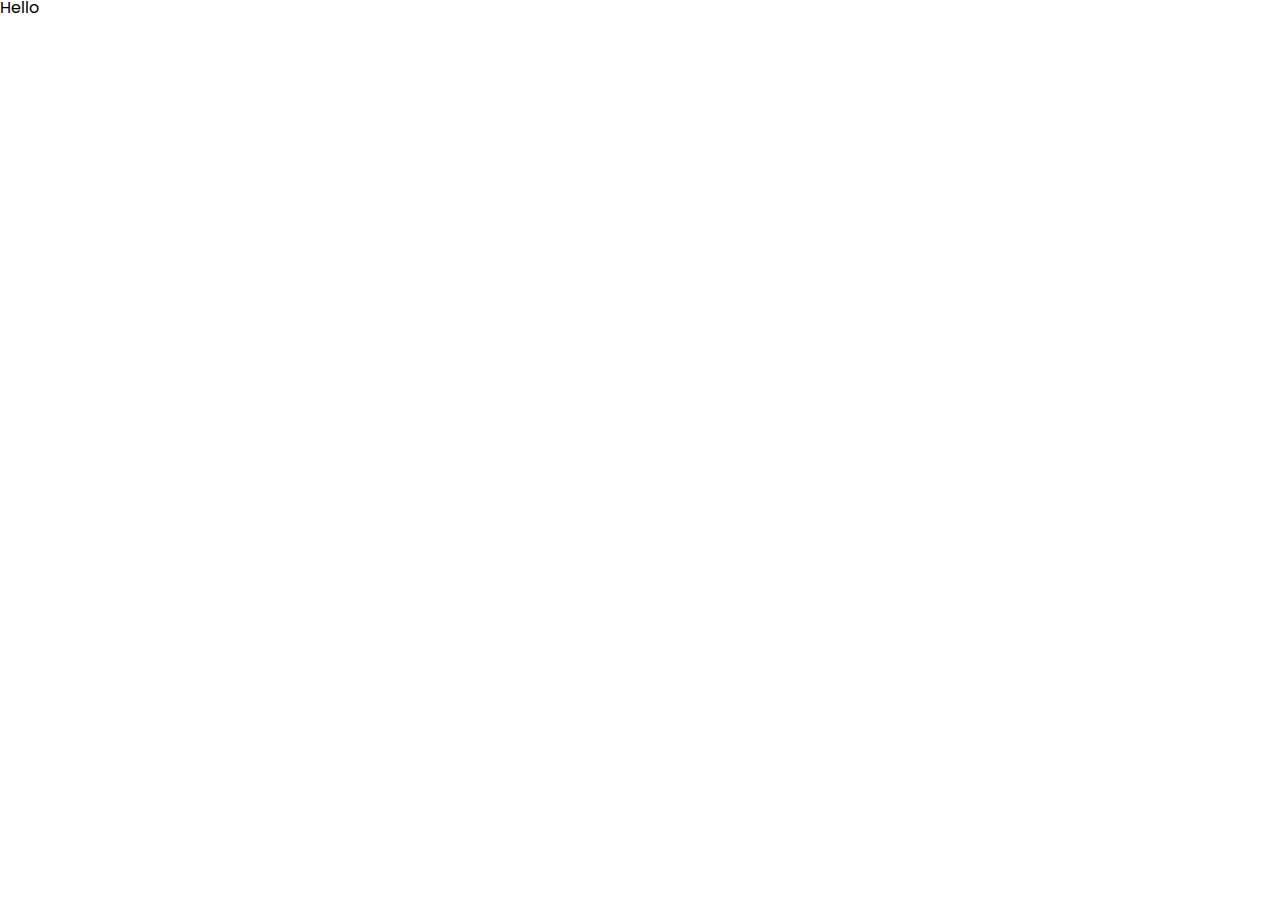
==== project-2/index.html @ 9ff420b4 "project 02" ====
<!DOCTYPE html>
<html lang="en">
    <head>
        <meta charset="UTF-8" />
        <meta http-equiv="X-UA-Compatible" content="IE=edge" />
        <meta name="viewport" content="width=device-width, initial-scale=1.0" />
        <title>Project 02</title>

        <!-- Reset css -->
        <link rel="stylesheet" href="./assets/css/reset.css" />

        <!-- Embed fonts -->
        <link rel="preconnect" href="https://fonts.googleapis.com" />
        <link rel="preconnect" href="https://fonts.gstatic.com" crossorigin />
        <link
            href="https://fonts.googleapis.com/css2?family=Poppins:ital,wght@0,400;0,500;0,600;0,700;1,400&family=Sen:wght@700&display=swap"
            rel="stylesheet"
        />

        <!-- Styles -->
        <link rel="stylesheet" href="./assets/css/style.css" />
    </head>
    <body>
        Hello
    </body>
</html>
---- project-2/assets/css/style.css ----
* {
    box-sizing: border-box;
}

:root {
    --primary-color: #0f1b4c;
}

html {
    font-size: 62.5%;
}

body {
    font-size: 1.6rem;
    font-family: "Poppins", sans-serif;
}

/* Commons */
a {
    text-decoration: none;
}
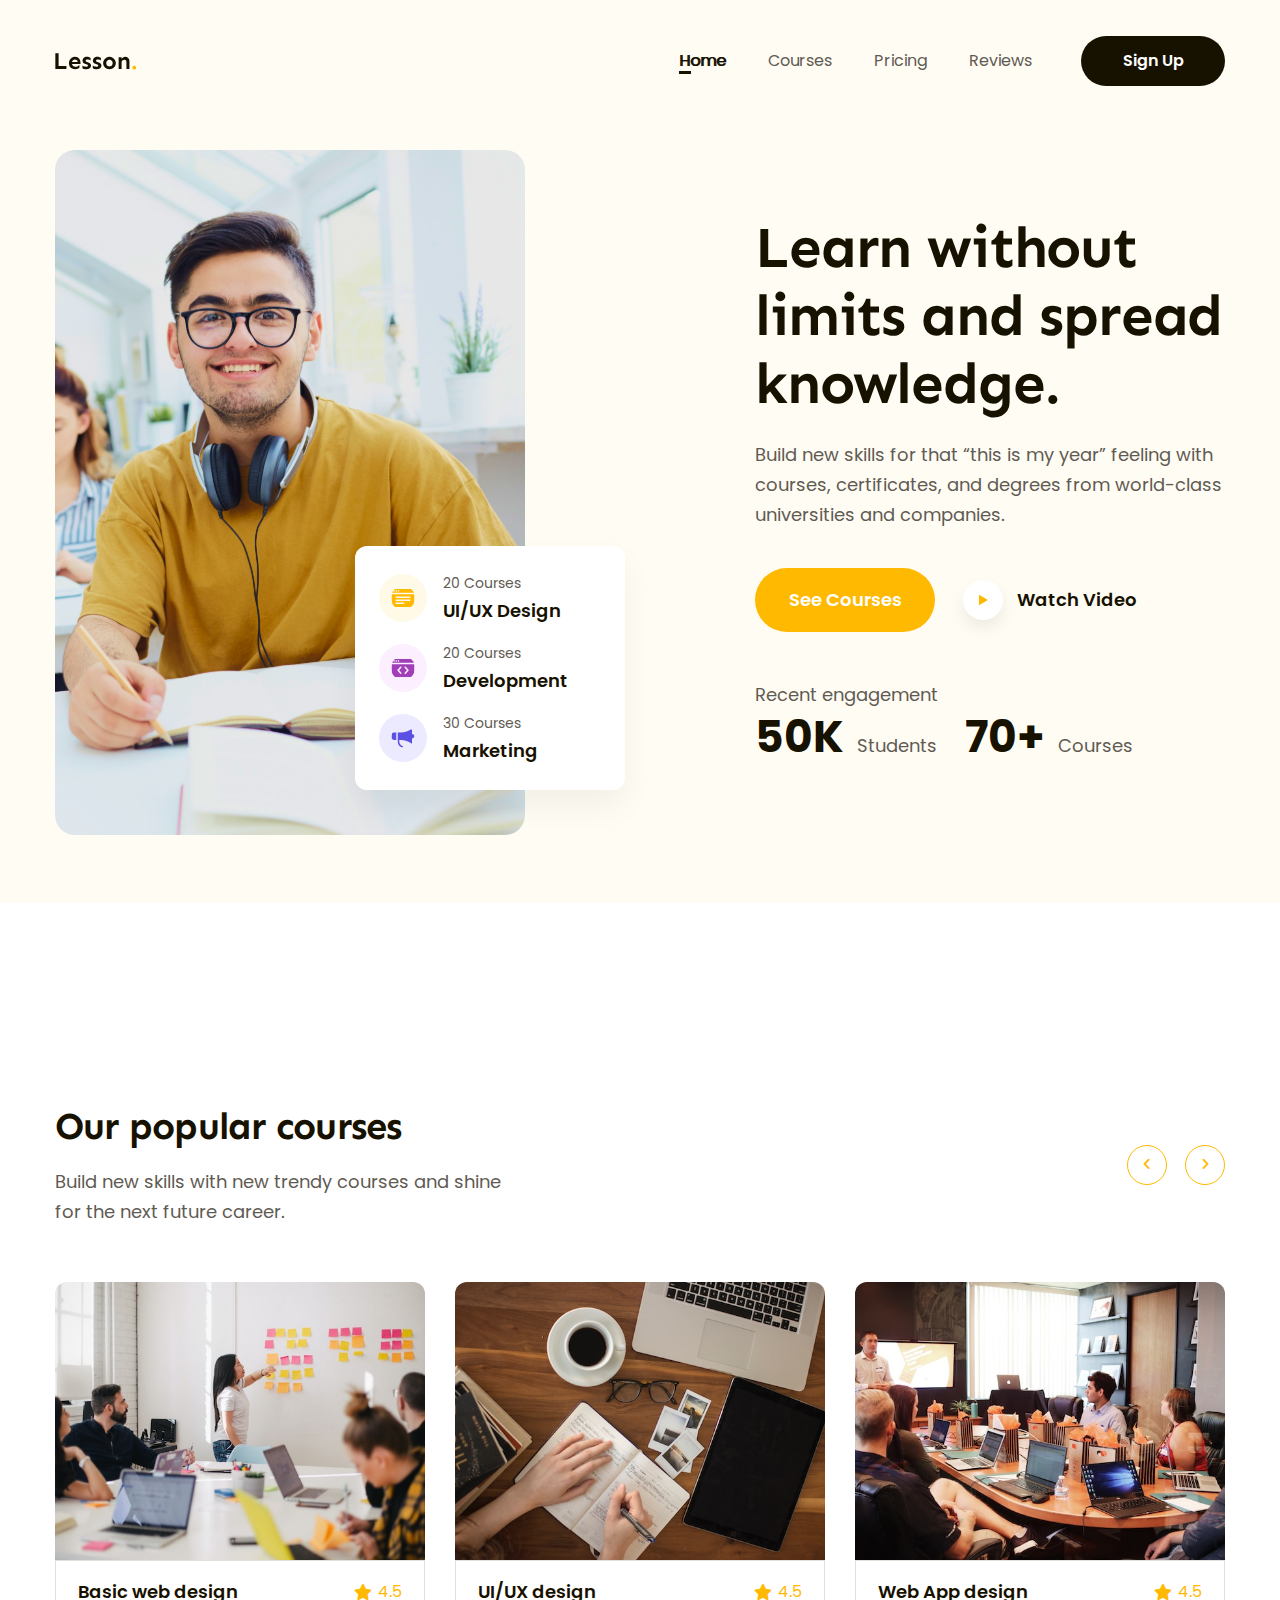
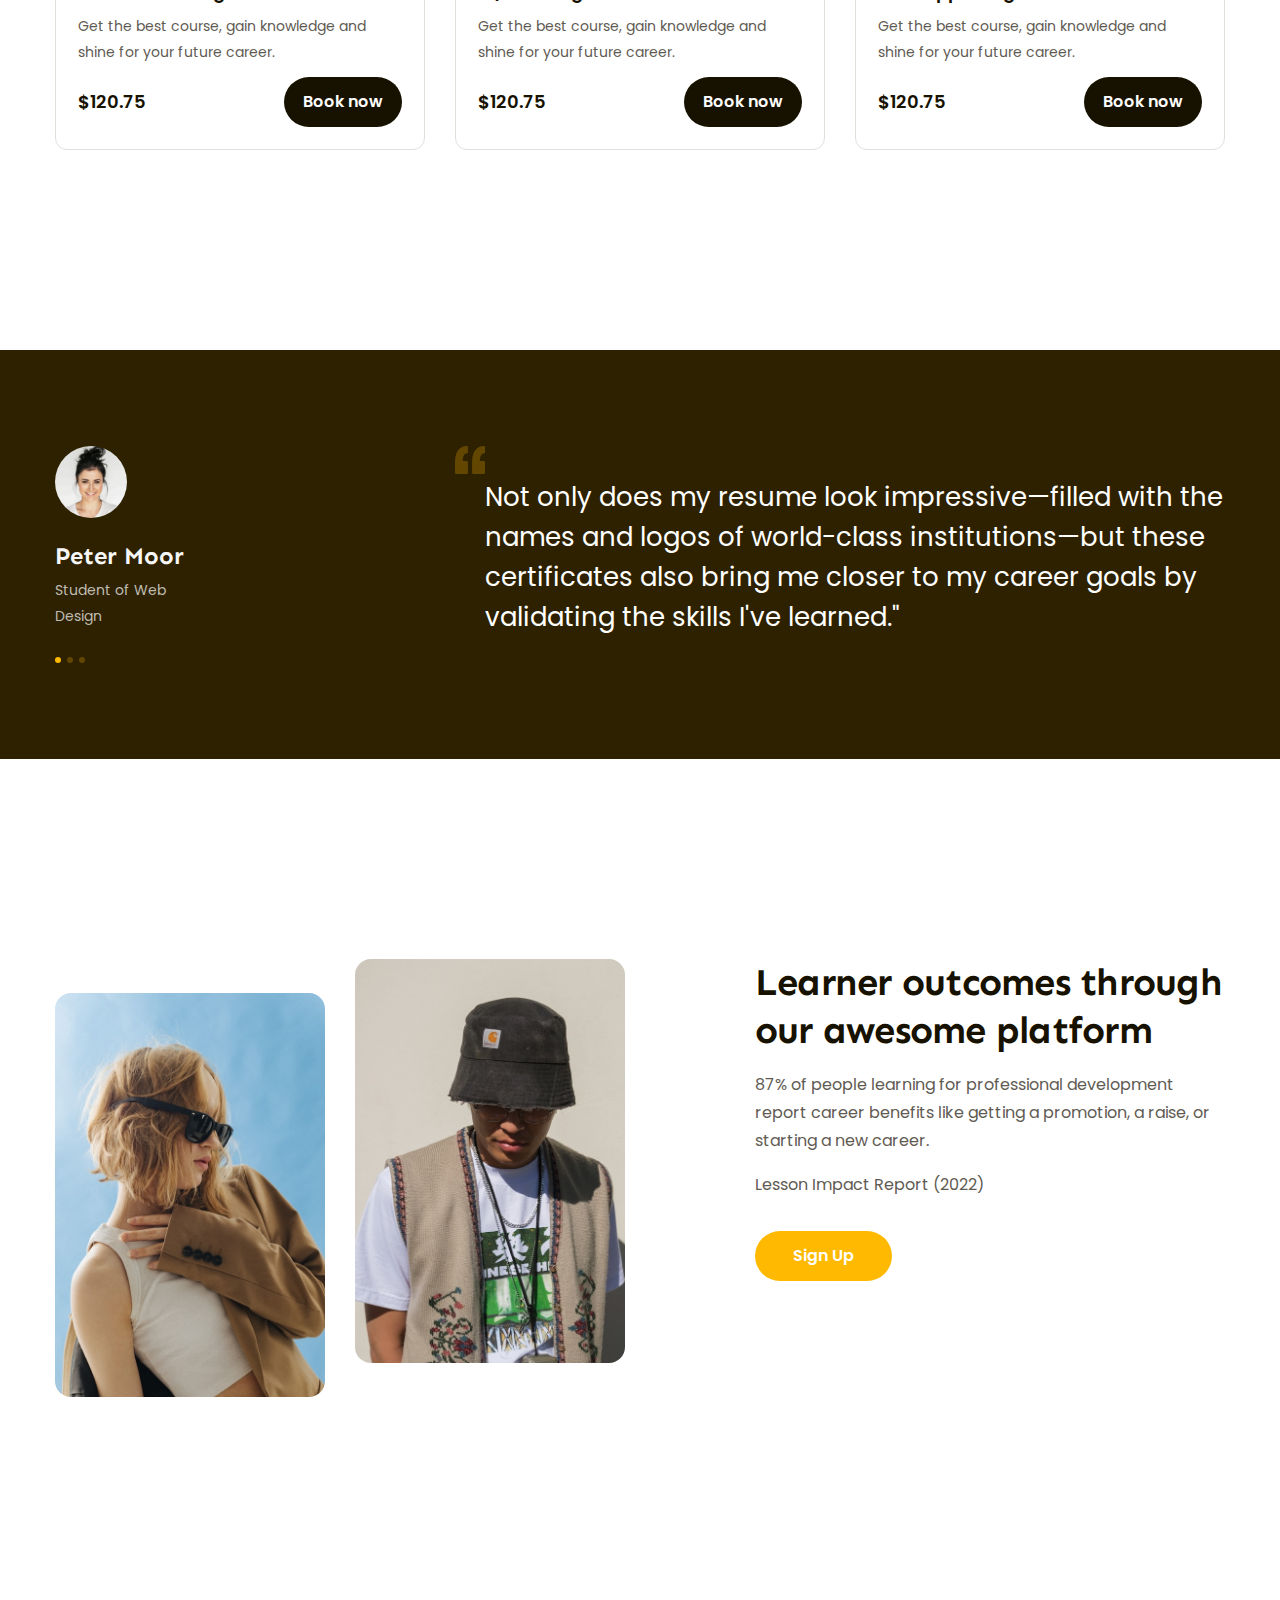
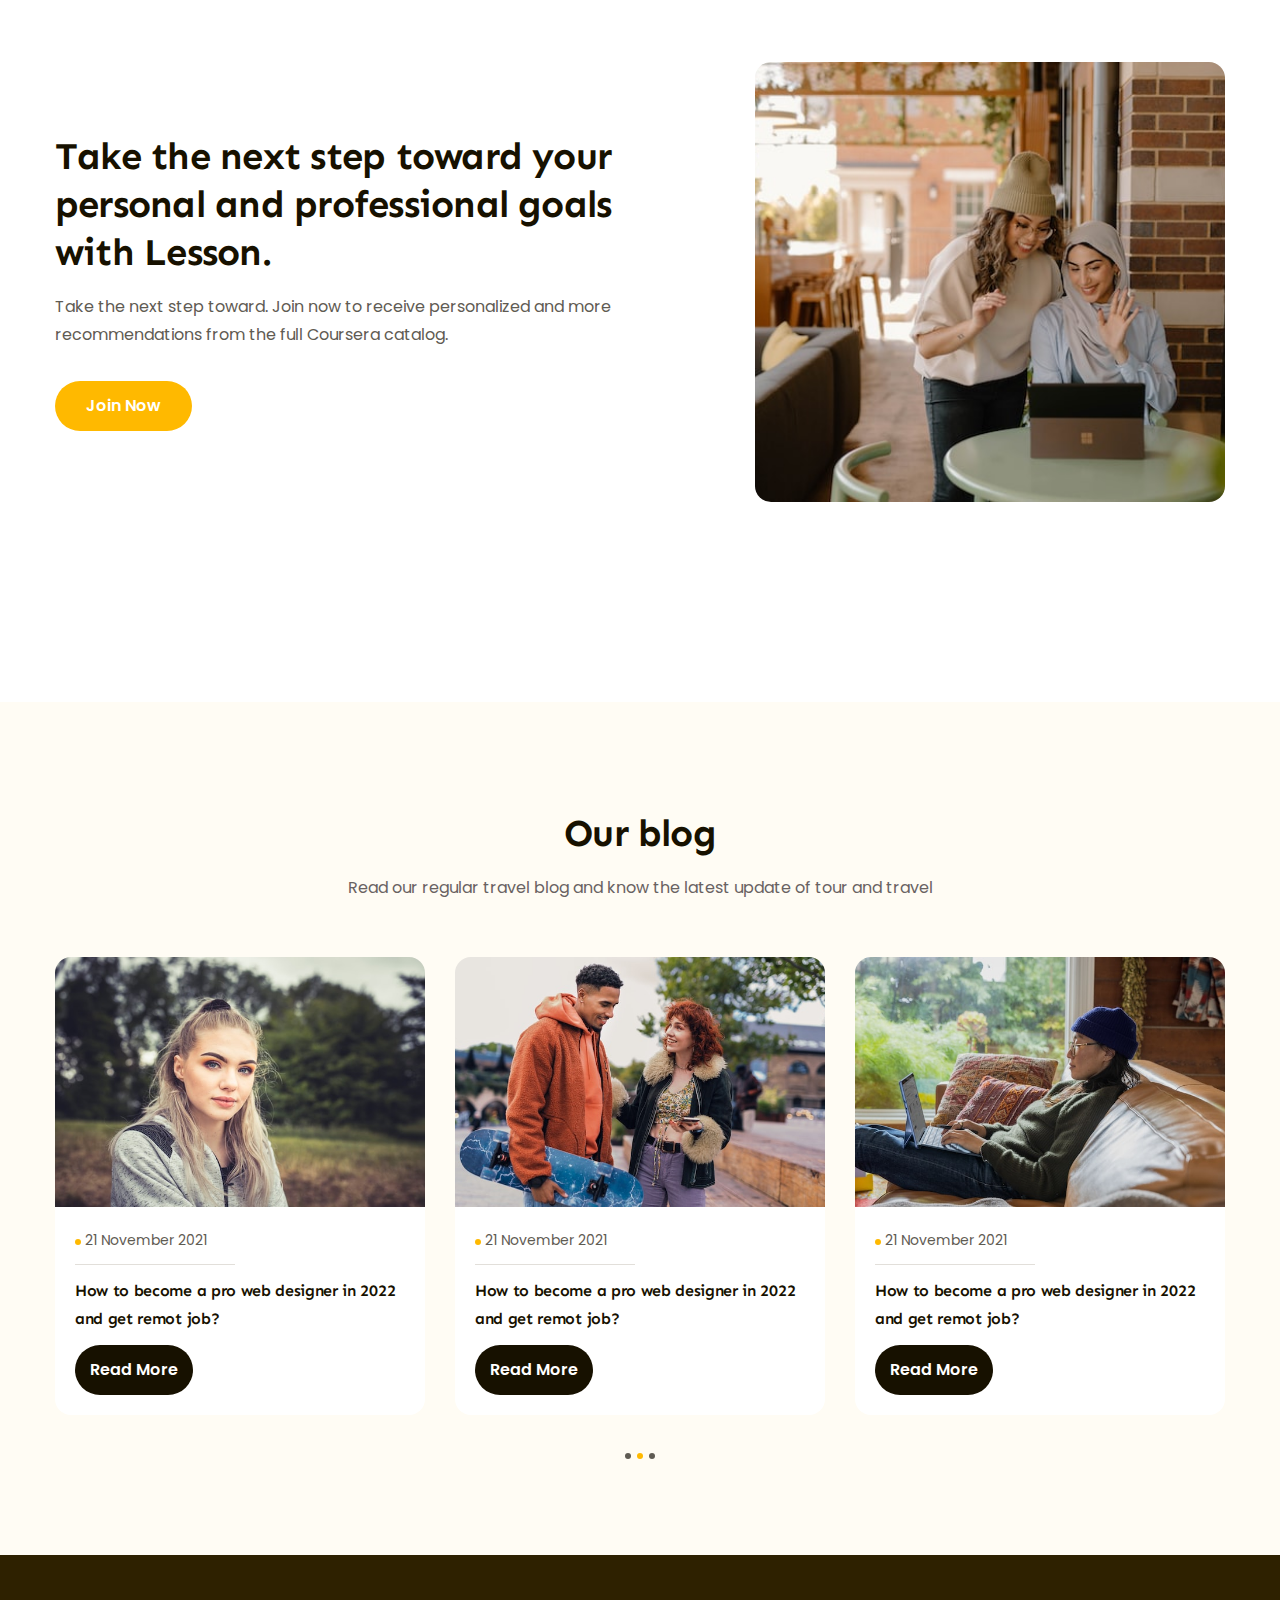
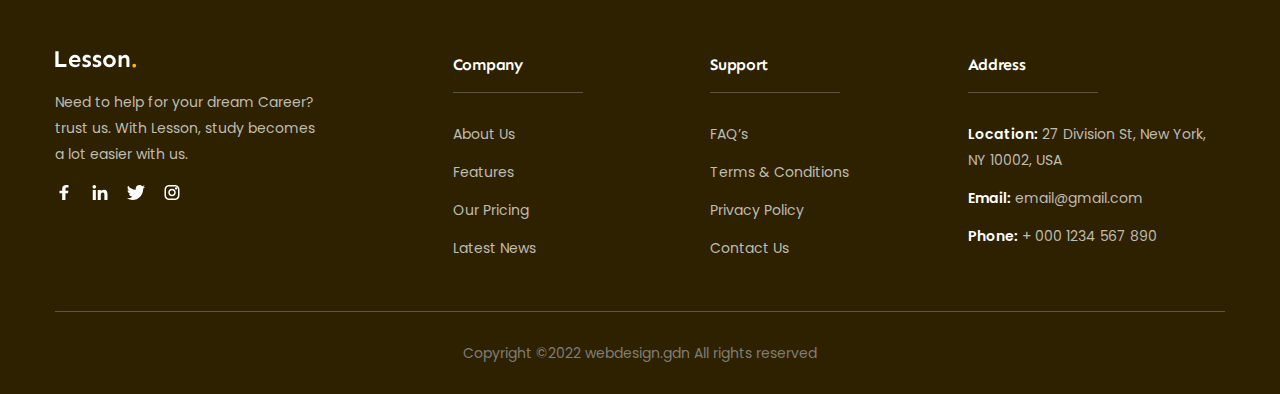
==== commit 9575c719: "project 2 done!" ====
--- a/project-2/index.html
+++ b/project-2/index.html
@@ -8,6 +8,10 @@
 
         <!-- Reset css -->
         <link rel="stylesheet" href="./assets/css/reset.css" />
+        <link
+            rel="stylesheet"
+            href="https://cdnjs.cloudflare.com/ajax/libs/font-awesome/6.2.1/css/all.min.css"
+        />
 
         <!-- Embed fonts -->
         <link rel="preconnect" href="https://fonts.googleapis.com" />
@@ -21,6 +25,471 @@
         <link rel="stylesheet" href="./assets/css/style.css" />
     </head>
     <body>
-        Hello
+        <main class="main">
+            <!-- header -->
+            <header class="header fixed">
+                <div class="main-content">
+                    <div class="body">
+                        <!-- logo -->
+                        <img src="./assets/img/logo.svg" alt="Lesson." class="logo" />
+
+                        <!-- nav -->
+                        <nav class="nav">
+                            <ul>
+                                <li>
+                                    <a href="#!" class="active">Home</a>
+                                </li>
+                                <li>
+                                    <a href="#!">Courses</a>
+                                </li>
+                                <li>
+                                    <a href="#!">Pricing</a>
+                                </li>
+                                <li>
+                                    <a href="#!">Reviews</a>
+                                </li>
+                            </ul>
+                        </nav>
+
+                        <!-- actions -->
+                        <div class="action">
+                            <a href="#" class="btn">Sign Up</a>
+                        </div>
+                    </div>
+                </div>
+            </header>
+
+            <!-- hero -->
+            <div class="hero">
+                <div class="main-content">
+                    <div class="body">
+                        <div class="left">
+                            <img src="./assets/img/guy-lesson.svg" alt="guy-lesson" />
+                            <div class="summary">
+                                <ul>
+                                    <li class="item">
+                                        <div class="icon yellow">
+                                            <img
+                                                src="./assets/img/Orion_page.svg"
+                                                alt=""
+                                            />
+                                        </div>
+                                        <div class="block">
+                                            <p class="label">20 Courses</p>
+                                            <p class="title">UI/UX Design</p>
+                                        </div>
+                                    </li>
+                                    <li class="item">
+                                        <div class="icon purple">
+                                            <img
+                                                src="./assets/img/Orion_code-window.svg"
+                                                alt=""
+                                            />
+                                        </div>
+                                        <div class="block">
+                                            <p class="label">20 Courses</p>
+                                            <p class="title">Development</p>
+                                        </div>
+                                    </li>
+                                    <li class="item">
+                                        <div class="icon blue">
+                                            <img
+                                                src="./assets/img/Orion_megaphone.svg"
+                                                alt=""
+                                            />
+                                        </div>
+                                        <div class="block">
+                                            <p class="label">30 Courses</p>
+                                            <p class="title">Marketing</p>
+                                        </div>
+                                    </li>
+                                </ul>
+                            </div>
+                        </div>
+                        <div class="right">
+                            <div class="info">
+                                <h1 class="heading lv1">
+                                    Learn without limits and spread knowledge.
+                                </h1>
+                                <p class="desc">
+                                    Build new skills for that “this is my year” feeling
+                                    with courses, certificates, and degrees from
+                                    world-class universities and companies.
+                                </p>
+                                <div class="actions">
+                                    <a href="#!" class="btn">See Courses</a>
+                                    <div class="watch-video">
+                                        <div class="icon">
+                                            <img src="./assets/img/play.svg" alt="" />
+                                        </div>
+                                        Watch Video
+                                    </div>
+                                </div>
+                                <p class="desc">Recent engagement</p>
+                                <div class="stats">
+                                    <div class="stat">
+                                        <strong>50K</strong>
+                                        Students
+                                    </div>
+                                    <div class="stat">
+                                        <strong>70+</strong>
+                                        Courses
+                                    </div>
+                                </div>
+                            </div>
+                        </div>
+                    </div>
+                </div>
+            </div>
+
+            <!-- popular -->
+            <div class="popular">
+                <div class="main-content">
+                    <div class="top">
+                        <div class="info">
+                            <h2 class="heading lv2">Our popular courses</h2>
+                            <p class="desc">
+                                Build new skills with new trendy courses and shine for the
+                                next future career.
+                            </p>
+                        </div>
+                        <div class="arrows">
+                            <button class="arrow">
+                                <i class="fa-solid fa-angle-left"></i>
+                            </button>
+                            <button class="arrow">
+                                <i class="fa-solid fa-angle-right"></i>
+                            </button>
+                        </div>
+                    </div>
+                    <div class="courses">
+                        <div class="course">
+                            <a href="#1" class="thumb">
+                                <img
+                                    src="./assets/img/course-1.jpg"
+                                    alt="Basic web design"
+                                />
+                            </a>
+                            <div class="body">
+                                <div class="head">
+                                    <h3 class="title">
+                                        <a href="#!" class="line-clamp"
+                                            >Basic web design</a
+                                        >
+                                    </h3>
+                                    <div class="rating">
+                                        <i class="fa-solid fa-star"></i>
+                                        4.5
+                                    </div>
+                                </div>
+                                <p class="desc">
+                                    Get the best course, gain knowledge and shine for your
+                                    future career.
+                                </p>
+                                <div class="foot">
+                                    <p class="price">$120.75</p>
+                                    <a href="#!" class="btn">Book now</a>
+                                </div>
+                            </div>
+                        </div>
+                        <div class="course">
+                            <a href="#1" class="thumb">
+                                <img src="./assets/img/course-2.jpg" alt="UI/UX design" />
+                            </a>
+                            <div class="body">
+                                <div class="head">
+                                    <h3 class="title">
+                                        <a href="#!" class="line-clamp">UI/UX design</a>
+                                    </h3>
+                                    <div class="rating">
+                                        <i class="fa-solid fa-star"></i>
+                                        4.5
+                                    </div>
+                                </div>
+                                <p class="desc">
+                                    Get the best course, gain knowledge and shine for your
+                                    future career.
+                                </p>
+                                <div class="foot">
+                                    <p class="price">$120.75</p>
+                                    <a href="#!" class="btn">Book now</a>
+                                </div>
+                            </div>
+                        </div>
+                        <div class="course">
+                            <a href="#1" class="thumb">
+                                <img
+                                    src="./assets/img/course-3.jpg"
+                                    alt="Web App design"
+                                />
+                            </a>
+                            <div class="body">
+                                <div class="head">
+                                    <h3 class="title">
+                                        <a href="#!" class="line-clamp">Web App design</a>
+                                    </h3>
+                                    <div class="rating">
+                                        <i class="fa-solid fa-star"></i>
+                                        4.5
+                                    </div>
+                                </div>
+                                <p class="desc">
+                                    Get the best course, gain knowledge and shine for your
+                                    future career.
+                                </p>
+                                <div class="foot">
+                                    <p class="price">$120.75</p>
+                                    <a href="#!" class="btn">Book now</a>
+                                </div>
+                            </div>
+                        </div>
+                    </div>
+                </div>
+            </div>
+
+            <!-- feedback -->
+            <div class="feedback">
+                <div class="main-content">
+                    <div class="body">
+                        <div class="info">
+                            <img
+                                src="./assets/img/feedback-avatar-1.jpg"
+                                class="avatar"
+                                alt="Peter Moor"
+                            />
+                            <h3 class="name">Peter Moor</h3>
+                            <p class="desc">Student of Web Design</p>
+                            <div class="dots">
+                                <span class="dot active"></span>
+                                <span class="dot"></span>
+                                <span class="dot"></span>
+                            </div>
+                        </div>
+                        <div class="content">
+                            <img
+                                src="./assets/img/open-quotes.svg"
+                                class="open-quotes"
+                                alt=""
+                            />
+                            <blockquote>
+                                Not only does my resume look impressive—filled with the
+                                names and logos of world-class institutions—but these
+                                certificates also bring me closer to my career goals by
+                                validating the skills I've learned."
+                            </blockquote>
+                        </div>
+                    </div>
+                </div>
+            </div>
+
+            <!-- feature -->
+            <div class="feature">
+                <div class="main-content">
+                    <div class="body">
+                        <div class="images">
+                            <img src="./assets/img/feature-1.jpg" alt="" />
+                            <img src="./assets/img/feature-2.jpg" alt="" />
+                        </div>
+                        <div class="content">
+                            <h2 class="heading lv2">
+                                Learner outcomes through our awesome platform
+                            </h2>
+                            <p class="desc">
+                                87% of people learning for professional development report
+                                career benefits like getting a promotion, a raise, or
+                                starting a new career.
+                            </p>
+                            <p class="desc">Lesson Impact Report (2022)</p>
+                            <a href="#!" class="btn">Sign Up</a>
+                        </div>
+                    </div>
+                </div>
+            </div>
+
+            <!-- feature 2 -->
+            <div class="feature feature-2">
+                <div class="main-content">
+                    <div class="body">
+                        <div class="content">
+                            <h2 class="heading lv2">
+                                Take the next step toward your personal and professional
+                                goals with Lesson.
+                            </h2>
+                            <p class="desc">
+                                Take the next step toward. Join now to receive
+                                personalized and more recommendations from the full
+                                Coursera catalog.
+                            </p>
+                            <a href="#!" class="btn">Join Now</a>
+                        </div>
+                        <div class="images">
+                            <img src="./assets/img/feature-3.jpg" alt="" />
+                        </div>
+                    </div>
+                </div>
+            </div>
+
+            <!-- blog -->
+            <div class="blog">
+                <div class="main-content">
+                    <div class="head">
+                        <h2 class="heading lv2">Our blog</h2>
+                        <p class="desc">
+                            Read our regular travel blog and know the latest update of
+                            tour and travel
+                        </p>
+                    </div>
+                    <div class="body">
+                        <div class="card">
+                            <a href="#1" class="thumb">
+                                <img src="./assets/img/blog-1.jpg" alt="" />
+                            </a>
+                            <div class="content">
+                                <p class="date">21 November 2021</p>
+                                <h3 class="heading lv3">
+                                    How to become a pro web designer in 2022 and get remot
+                                    job?
+                                </h3>
+                                <a href="#1" class="btn">Read More</a>
+                            </div>
+                        </div>
+                        <div class="card">
+                            <a href="#1" class="thumb">
+                                <img src="./assets/img/blog-2.jpg" alt="" />
+                            </a>
+                            <div class="content">
+                                <p class="date">21 November 2021</p>
+                                <h3 class="heading lv3">
+                                    How to become a pro web designer in 2022 and get remot
+                                    job?
+                                </h3>
+                                <a href="#1" class="btn">Read More</a>
+                            </div>
+                        </div>
+                        <div class="card">
+                            <a href="#1" class="thumb">
+                                <img src="./assets/img/blog-3.jpg" alt="" />
+                            </a>
+                            <div class="content">
+                                <p class="date">21 November 2021</p>
+                                <h3 class="heading lv3">
+                                    How to become a pro web designer in 2022 and get remot
+                                    job?
+                                </h3>
+                                <a href="#1" class="btn">Read More</a>
+                            </div>
+                        </div>
+                    </div>
+                    <div class="dots">
+                        <span class="dot"></span>
+                        <span class="dot active"></span>
+                        <span class="dot"></span>
+                    </div>
+                </div>
+            </div>
+
+            <!-- footer -->
+            <footer class="footer">
+                <div class="main-content">
+                    <div class="row">
+                        <div class="column">
+                            <img src="./assets/img/logo-white.svg" alt="Lesson." />
+                            <p class="desc">
+                                Need to help for your dream Career? trust us. With Lesson,
+                                study becomes a lot easier with us.
+                            </p>
+                            <div class="socials">
+                                <a href="#1">
+                                    <img
+                                        src="./assets/img/facebook.svg"
+                                        class="icon"
+                                        alt="facebook"
+                                    />
+                                </a>
+                                <a href="#1">
+                                    <img
+                                        src="./assets/img/linkedin.svg"
+                                        class="icon"
+                                        alt="linkedin"
+                                    />
+                                </a>
+                                <a href="#1">
+                                    <img
+                                        src="./assets/img/twitter.svg"
+                                        class="icon"
+                                        alt="twitter"
+                                    />
+                                </a>
+                                <a href="#1">
+                                    <img
+                                        src="./assets/img/instagram.svg"
+                                        class="icon"
+                                        alt="instagram"
+                                    />
+                                </a>
+                            </div>
+                        </div>
+                        <div class="column">
+                            <h3 class="heading lv3 title">Company</h3>
+                            <ul class="list">
+                                <li>
+                                    <a href="#1">About Us</a>
+                                </li>
+                                <li>
+                                    <a href="#1">Features</a>
+                                </li>
+                                <li>
+                                    <a href="#1">Our Pricing</a>
+                                </li>
+                                <li>
+                                    <a href="#1">Latest News</a>
+                                </li>
+                            </ul>
+                        </div>
+                        <div class="column">
+                            <h3 class="heading lv3 title">Support</h3>
+                            <ul class="list">
+                                <li>
+                                    <a href="#1">FAQ’s</a>
+                                </li>
+                                <li>
+                                    <a href="#1">Terms & Conditions</a>
+                                </li>
+                                <li>
+                                    <a href="#1">Privacy Policy</a>
+                                </li>
+                                <li>
+                                    <a href="#1">Contact Us</a>
+                                </li>
+                            </ul>
+                        </div>
+                        <div class="column">
+                            <h3 class="heading lv3 title">Address</h3>
+                            <ul class="list">
+                                <li>
+                                    <a href="#1"
+                                        ><strong>Location:</strong> 27 Division St, New
+                                        York, NY 10002, USA</a
+                                    >
+                                </li>
+                                <li>
+                                    <a href="#1"
+                                        ><strong>Email:</strong> email@gmail.com</a
+                                    >
+                                </li>
+                                <li>
+                                    <a href="#1"
+                                        ><strong>Phone:</strong> + 000 1234 567 890</a
+                                    >
+                                </li>
+                            </ul>
+                        </div>
+                    </div>
+                    <div class="copyright">
+                        Copyright ©2022 webdesign.gdn All rights reserved
+                    </div>
+                </div>
+            </footer>
+        </main>
     </body>
 </html>
--- a/project-2/assets/css/style.css
+++ b/project-2/assets/css/style.css
@@ -18,4 +18,730 @@
 /* Commons */
 a {
     text-decoration: none;
-}+    color: #171100;
+}
+
+.line-clamp {
+    display: -webkit-box;
+    -webkit-box-orient: vertical;
+    -webkit-line-clamp: var(--line-clamp, 1);
+    overflow: hidden;
+}
+
+.main-content {
+    margin: 0 auto;
+    width: 1170px;
+    max-width: calc(100vw - 48px);
+}
+
+.main {
+    position: relative;
+}
+
+.btn {
+    height: 50px;
+    border-radius: 999px;
+    font-weight: 600;
+    font-size: 1.6rem;
+    line-height: 1.75;
+    display: flex;
+    align-items: center;
+    justify-content: center;
+    min-width: 118px;
+    color: #ffffff;
+    background-color: #171100;
+    padding: 0 12px;
+}
+
+.btn:hover {
+    opacity: 0.9;
+}
+
+.heading {
+    font-family: "Sen";
+    letter-spacing: -0.02em;
+    color: #171100;
+    font-weight: 700;
+}
+
+.heading.lv1 {
+    font-size: 5.8rem;
+    line-height: 1.17;
+}
+
+.heading.lv2 {
+    font-size: 3.8rem;
+    line-height: 1.26;
+}
+
+.heading.lv3 {
+    font-weight: 600;
+    font-size: 1.6rem;
+    line-height: 1.75;
+}
+
+/* header */
+.header {
+    padding-top: 36px;
+    padding-bottom: 12px;
+    background-color: #fffcf4;
+}
+
+.header.fixed {
+    position: sticky;
+    top: -24px;
+    z-index: 1;
+}
+
+.header .body {
+    display: flex;
+    height: 50px;
+    align-items: center;
+}
+
+.header .nav {
+    margin-left: auto;
+}
+
+.nav ul {
+    display: flex;
+}
+
+.nav a {
+    position: relative;
+    font-weight: 400;
+    font-size: 1.6rem;
+    color: #5f5b53;
+    padding: 8px 21px;
+}
+
+.nav a:hover,
+.nav a.active {
+    text-shadow: 1px 0 0 currentColor;
+    color: #171100;
+}
+
+.nav a.active::after {
+    content: "";
+    position: absolute;
+    bottom: 6px;
+    left: 21px;
+    display: block;
+    width: 12px;
+    border-bottom: 3px solid #171100;
+}
+
+.header .action .btn {
+    margin-left: 28px;
+    min-width: 144px;
+}
+
+.hero {
+    padding: 52px 0 65px;
+    background-color: #fffcf4;
+}
+
+.hero .body {
+    display: flex;
+}
+
+.hero .left {
+    width: 470px;
+    position: relative;
+}
+
+.hero .left img {
+    width: 100%;
+    border-radius: 12px;
+}
+
+.hero .summary {
+    width: 270px;
+    position: absolute;
+    right: -100px;
+    bottom: 48px;
+    background: #ffffff;
+    box-shadow: 0px 16px 32px rgba(0, 0, 0, 0.05);
+    border-radius: 12px;
+    padding: 24px;
+}
+
+.hero .summary .item {
+    display: flex;
+    column-gap: 16px;
+    align-items: center;
+}
+
+.hero .summary .item + .item {
+    margin-top: 14px;
+}
+
+.hero .summary .icon {
+    width: 48px;
+    height: 48px;
+    border-radius: 50%;
+    display: flex;
+    align-items: center;
+    justify-content: center;
+}
+
+.hero .summary .icon.yellow {
+    background-color: #fff9e8;
+}
+.hero .summary .icon.purple {
+    background-color: #fcefff;
+}
+.hero .summary .icon.blue {
+    background-color: #ebeaff;
+}
+
+.hero .summary .icon img {
+    width: 24px;
+    height: 24px;
+}
+
+.hero .summary .label {
+    font-weight: 400;
+    font-size: 1.4rem;
+    line-height: 1.86;
+    color: #5f5b53;
+}
+
+.hero .summary .title {
+    font-weight: 600;
+    font-size: 1.8rem;
+    line-height: 1.67;
+    color: #171100;
+}
+
+.hero .right {
+    flex: 1;
+}
+
+.hero .info {
+    margin-top: 64px;
+    width: 470px;
+    margin-left: auto;
+}
+
+.hero .desc {
+    margin-top: 22px;
+    font-weight: 400;
+    font-size: 1.8rem;
+    line-height: 1.67;
+    color: #5f5b53;
+}
+
+.hero .actions {
+    margin: 38px 0 48px;
+    display: flex;
+    align-items: center;
+}
+
+.hero .actions .btn {
+    min-width: 180px;
+    height: 64px;
+    background-color: #ffb900;
+    font-size: 1.8rem;
+}
+
+.hero .actions .watch-video {
+    margin-left: 28px;
+    display: flex;
+    align-items: center;
+    column-gap: 14px;
+    font-weight: 600;
+    font-size: 1.8rem;
+    line-height: 1.67;
+    color: #171100;
+    cursor: pointer;
+    padding: 4px 0;
+}
+
+.hero .actions .icon {
+    display: flex;
+    align-items: center;
+    justify-content: center;
+    background: #ffffff;
+    box-shadow: 0px 8px 16px rgba(0, 0, 0, 0.07);
+    width: 40px;
+    height: 40px;
+    border-radius: 50%;
+}
+
+.hero .stats {
+    display: flex;
+    column-gap: 28px;
+    font-weight: 400;
+    font-size: 1.8rem;
+    line-height: 1.67;
+    color: #5f5b53;
+}
+
+.hero .stats strong {
+    margin-right: 8px;
+    font-weight: 700;
+    font-size: 4.4rem;
+    line-height: 1.23;
+    color: #171100;
+}
+
+/* popular */
+
+.popular {
+    margin: 135px 0;
+    padding: 65px 0;
+}
+
+.popular .top {
+    display: flex;
+    align-items: center;
+    justify-content: space-between;
+}
+
+.popular .top .desc {
+    width: 458px;
+    margin-top: 16px;
+    font-weight: 400;
+    font-size: 1.8rem;
+    line-height: 1.67;
+    color: #5f5b53;
+}
+
+.popular .arrows {
+    display: flex;
+    column-gap: 18px;
+}
+
+.popular .arrow {
+    cursor: pointer;
+    background-color: transparent;
+    width: 40px;
+    height: 40px;
+    border-radius: 50%;
+    border: 1px solid #ffb900;
+    color: #ffb900;
+}
+
+.popular .arrow:hover {
+    background-color: #ffb900;
+    color: white;
+}
+
+.popular .courses {
+    display: flex;
+    column-gap: 30px;
+    margin-top: 55px;
+}
+
+.popular .course {
+    flex: 1;
+    display: flex;
+    flex-direction: column;
+}
+
+.popular .course .thumb {
+    border-radius: 12px 12px 0 0;
+    height: 278px;
+    overflow: hidden;
+}
+
+.popular .course .thumb img {
+    width: 100%;
+    height: 100%;
+    object-fit: cover;
+}
+
+.popular .course:hover .body {
+    border: 1px solid transparent;
+    box-shadow: 0px 18px 36px rgba(0, 0, 0, 0.05);
+}
+
+.popular .body {
+    padding: 16px 22px 22px;
+    border: 1px solid #e2dfda;
+    border-radius: 0 0 12px 12px;
+}
+
+.popular .body .head {
+    display: flex;
+    align-items: center;
+    justify-content: space-between;
+}
+
+.popular .body .rating {
+    color: #ffb900;
+    display: flex;
+    column-gap: 6px;
+}
+
+.popular .body .title {
+    font-weight: 600;
+    font-size: 1.8rem;
+    line-height: 1.67;
+    color: #171100;
+}
+
+.popular .body .desc {
+    margin-top: 6px;
+    font-weight: 400;
+    font-size: 1.4rem;
+    line-height: 1.86;
+    color: #5f5b53;
+}
+
+.popular .body .foot {
+    margin-top: 12px;
+    display: flex;
+    align-items: center;
+    justify-content: space-between;
+}
+
+.popular .body .price {
+    font-weight: 600;
+    font-size: 1.8rem;
+    line-height: 1.67;
+    color: #171100;
+}
+
+.popular .body .btn:hover {
+    background-color: #ffb900;
+}
+
+/* feedback */
+.feedback {
+    padding: 96px 0;
+    background-color: #2e2100;
+}
+
+.feedback .body {
+    display: flex;
+}
+
+.feedback .info {
+    width: 159px;
+    flex-shrink: 0;
+}
+
+.feedback .avatar {
+    width: 72px;
+    height: 72px;
+    border-radius: 50%;
+    object-fit: cover;
+}
+
+.feedback .name {
+    margin-top: 18px;
+    font-family: "Sen";
+    font-weight: 700;
+    font-size: 2.4rem;
+    line-height: 1.42;
+    color: #f7f7f7;
+}
+
+.feedback .desc {
+    margin-top: 4px;
+    font-weight: 400;
+    font-size: 1.4rem;
+    line-height: 1.86;
+    color: #bfbcb3;
+}
+
+.feedback .dots {
+    margin-top: 28px;
+    display: flex;
+    column-gap: 6px;
+}
+
+.feedback .dot {
+    cursor: pointer;
+    display: inline-block;
+    width: 6px;
+    height: 6px;
+    border-radius: 50%;
+    background-color: #634700;
+}
+
+.feedback .dot.active {
+    background-color: #ffb900;
+}
+
+.feedback .content {
+    margin-left: 241px;
+}
+
+.feedback .open-quotes {
+    width: 30px;
+    height: 28px;
+}
+
+.feedback blockquote {
+    margin-left: 30px;
+    font-weight: 400;
+    font-size: 2.6rem;
+    line-height: 1.54;
+    color: #ffffff;
+}
+
+/* feature */
+.feature {
+    margin-top: 135px;
+    padding: 65px 0;
+}
+
+.feature .body {
+    display: flex;
+}
+
+.feature .images {
+    display: flex;
+    column-gap: 30px;
+}
+
+.feature .images img {
+    border-radius: 16px;
+    width: 270px;
+    height: 404px;
+    object-fit: cover;
+}
+
+.feature .images img:first-child {
+    margin-top: 34px;
+}
+
+.feature .content {
+    margin-left: 130px;
+}
+
+.feature .desc {
+    margin-top: 16px;
+    font-weight: 400;
+    font-size: 1.6rem;
+    line-height: 1.75;
+    color: #5f5b53;
+}
+
+.feature .btn {
+    margin-top: 32px;
+    width: 137px;
+    background-color: #ffb900;
+}
+
+.feature-2 .content {
+    margin-left: 0;
+    padding-top: 71px;
+}
+
+.feature-2 .images {
+    margin-left: 130px;
+}
+
+.feature-2 .images img {
+    width: 470px;
+    height: 440px;
+}
+
+.feature-2 .images img:first-child {
+    width: 470px;
+    height: 440px;
+    margin-top: 0;
+}
+
+/* blog */
+.blog {
+    margin-top: 135px;
+    padding: 96px 0;
+    background-color: #fffcf4;
+}
+
+.blog .head {
+    text-align: center;
+}
+
+.blog .desc {
+    margin-top: 16px;
+    font-weight: 400;
+    font-size: 1.6rem;
+    line-height: 1.75;
+    color: #696262;
+}
+
+.blog .body {
+    margin-top: 55px;
+    display: flex;
+    column-gap: 30px;
+}
+
+.blog .card {
+    flex: 1;
+    display: flex;
+    flex-direction: column;
+}
+
+.blog .card:hover .content {
+    box-shadow: 0px 16px 32px rgba(0, 0, 0, 0.05);
+}
+
+.blog .thumb {
+    border-radius: 16px 16px 0 0;
+    height: 250px;
+    overflow: hidden;
+}
+
+.blog .thumb img {
+    width: 100%;
+    height: 100%;
+    object-fit: cover;
+}
+
+.blog .content {
+    padding: 20px;
+    background-color: #fff;
+    border-radius: 0 0 16px 16px;
+}
+
+.blog .date {
+    position: relative;
+    font-weight: 400;
+    font-size: 1.4rem;
+    line-height: 1.86;
+    color: #5f5b53;
+    padding-bottom: 12px;
+}
+
+.blog .date::before {
+    content: "";
+    display: inline-block;
+    margin-right: 4px;
+    width: 6px;
+    height: 6px;
+    border-radius: 50%;
+    background-color: #ffb900;
+}
+
+.blog .date::after {
+    content: "";
+    display: block;
+    position: absolute;
+    left: 0;
+    bottom: 0;
+    background-color: #e2dfda;
+    width: 160px;
+    height: 1px;
+}
+
+.blog .heading {
+    margin-top: 12px;
+}
+
+.blog .btn {
+    margin-top: 12px;
+    width: 118px;
+}
+
+.blog .btn:hover {
+    background-color: #ffb900;
+}
+
+.blog .dots {
+    margin-top: 38px;
+    display: flex;
+    justify-content: center;
+    column-gap: 6px;
+}
+
+.blog .dot {
+    cursor: pointer;
+    width: 6px;
+    height: 6px;
+    border-radius: 50%;
+    background-color: #5f5b53;
+}
+
+.blog .dot.active {
+    background-color: #ffb900;
+}
+
+/* footer */
+.footer {
+    padding-top: 96px;
+    background-color: #2e2100;
+}
+
+.footer .row {
+    display: flex;
+    padding-bottom: 38px;
+    border-bottom: 1px solid #59554b;
+}
+
+.footer .column {
+    width: 22%;
+}
+
+.footer .column:first-child {
+    width: 34%;
+}
+
+.footer .desc {
+    max-width: 267px;
+    margin-top: 18px;
+    font-weight: 400;
+    font-size: 1.4rem;
+    line-height: 1.86;
+    color: #bfbcb2;
+}
+
+.footer .socials {
+    margin-top: 18px;
+    display: flex;
+    column-gap: 18px;
+}
+
+.footer .socials .icon {
+    width: 18px;
+    height: 15px;
+}
+
+.footer .title {
+    color: white;
+    position: relative;
+    padding-bottom: 14px;
+}
+
+.footer .title::after {
+    content: "";
+    display: block;
+    position: absolute;
+    left: 0;
+    bottom: 0;
+    width: 130px;
+    height: 1px;
+    background-color: #59554b;
+}
+
+.footer .list {
+    margin-top: 28px;
+}
+
+.footer .list a {
+    display: inline-block;
+    margin-bottom: 12px;
+    font-weight: 400;
+    font-size: 1.4rem;
+    line-height: 1.86;
+    color: #bfbcb2;
+}
+
+.footer .list a strong {
+    font-weight: 600;
+    color: #fff;
+}
+
+.footer .copyright {
+    padding: 28px 0;
+    font-weight: 400;
+    font-size: 1.4rem;
+    line-height: 1.86;
+    color: #807d74;
+    text-align: center;
+}
